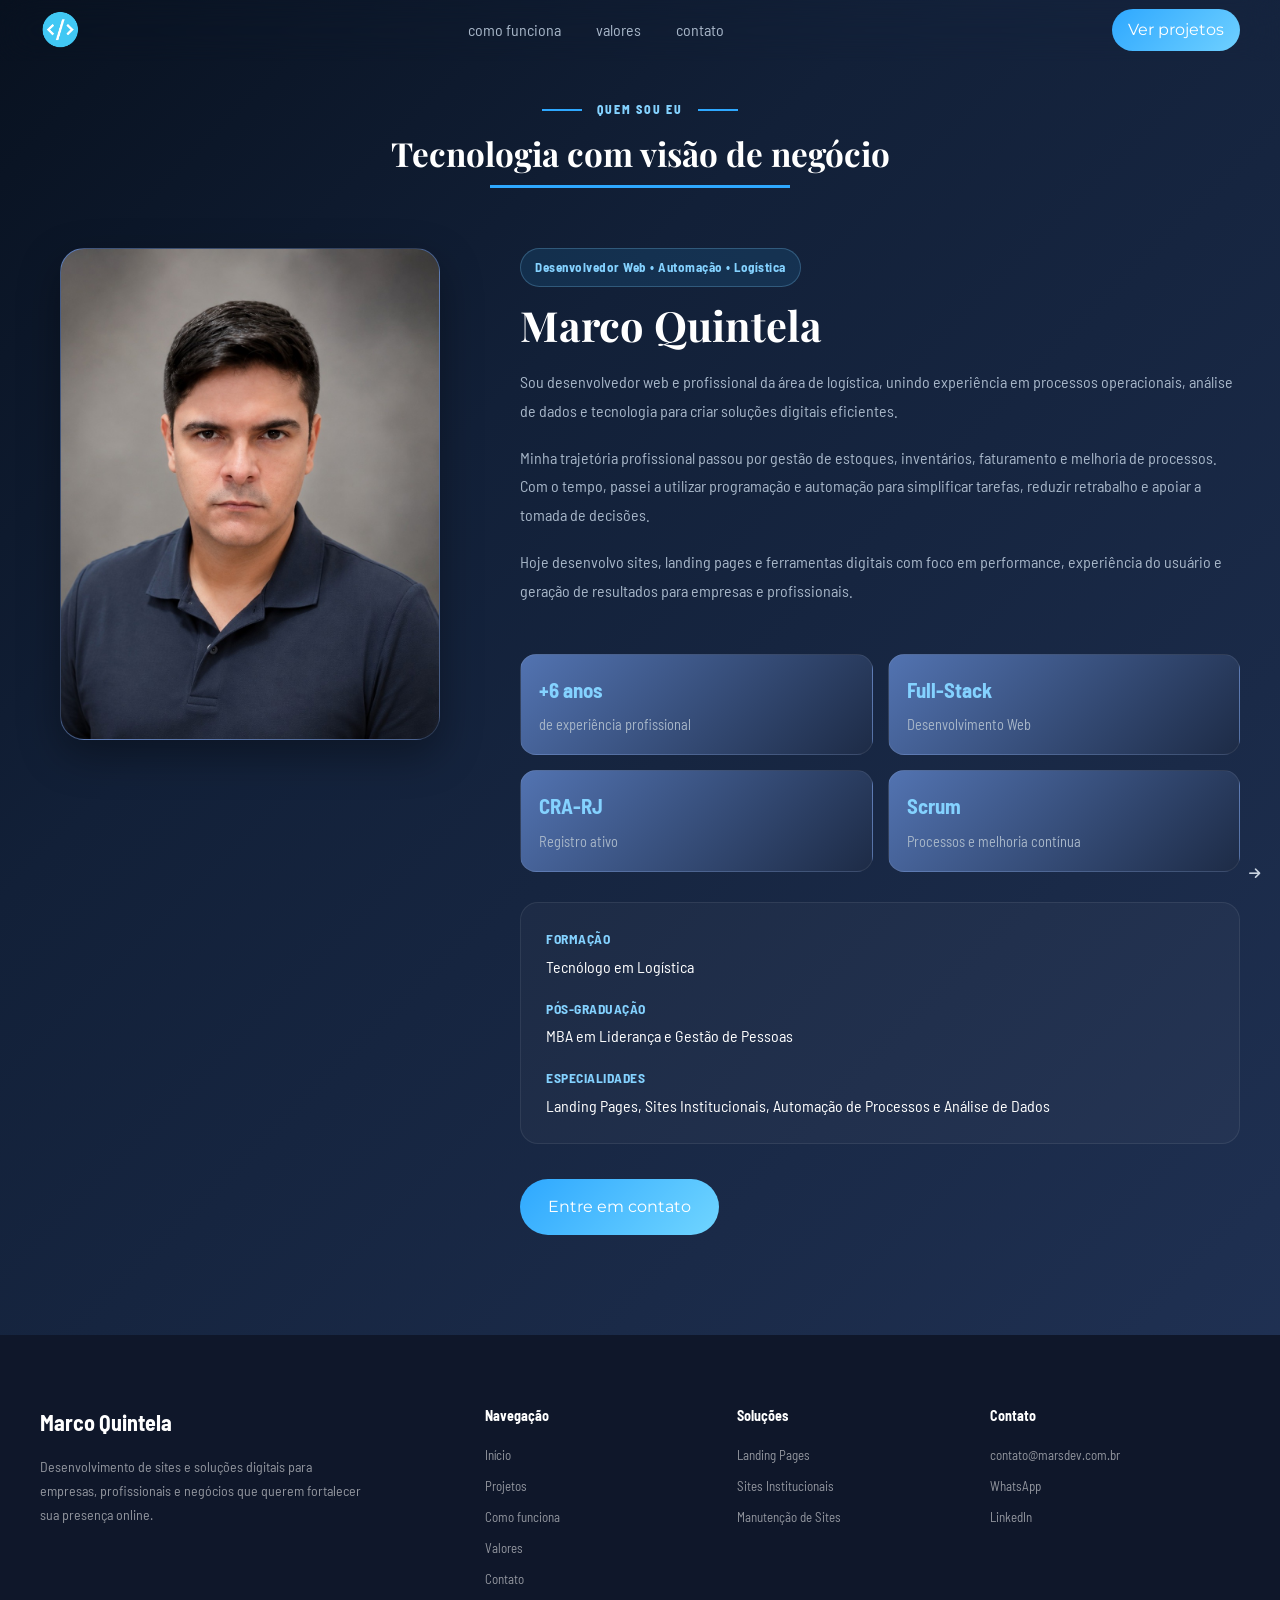
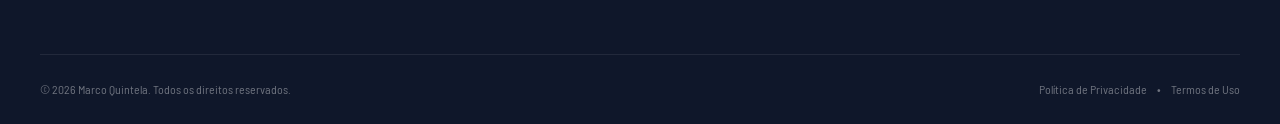
==== about.html @ 28f8aff3 "adicionando aba about" ====
<!DOCTYPE html>
<html lang="pt-BR">

<head>
    <meta charset="UTF-8">
    <meta name="viewport" content="width=device-width, initial-scale=1">
    <title>
        Marco Quintela | Desenvolvimento Web e Automação de Processos
    </title>
    <meta name="description"
        content="Criação de sites, landing pages e automação de processos. Soluções digitais para empresas e profissionais.">
    <link rel="preconnect" href="https://fonts.googleapis.com">
    <link rel="preconnect" href="https://fonts.gstatic.com" crossorigin>
    <link
        href="https://fonts.googleapis.com/css2?family=Barlow+Semi+Condensed:wght@400;500&family=Montserrat:wght@500&family=Playfair+Display:wght@800&display=swap"
        rel="stylesheet">
    <link rel="stylesheet" href="./assets/css/style.css">
    <link rel="stylesheet" href="https://cdnjs.cloudflare.com/ajax/libs/font-awesome/6.5.2/css/all.min.css">
    <!-- Google tag (gtag.js) -->
    <script async src="https://www.googletagmanager.com/gtag/js?id=AW-10942914304"></script>
    <script>
        window.dataLayer = window.dataLayer || [];
        function gtag() {dataLayer.push(arguments);}
        gtag('js', new Date());

        // Google Ads
        gtag('config', 'AW-10942914304');

        // Google Analytics 4
        gtag('config', 'G-H9WVT78905');
    </script>
</head>

<body>

    <!-- HEADER -->
    <header class="header">

        <div class="container header-container">

            <a href="./index.html" class="logo">
                <img src="assets/img/logo.png" alt="Logo">
            </a>

            <nav class="nav">

                <ul class="nav-list">
                    <li><a href="./index.html#como-funciona">como funciona</a></li>
                    <li><a href="./index.html#valores">valores</a></li>
                    <li><a href="./index.html#contato">contato</a></li>
                </ul>

            </nav>

            <a href="#projetos" class="header-action">
                Ver projetos
            </a>

        </div>

    </header>

    <main>

        <!-- QUEM SOU EU -->
        <section id="quem-sou-eu" class="about">

            <div class="section-eyebrow">
                <span class="eyebrow-line"></span>
                <span>QUEM SOU EU</span>
                <span class="eyebrow-line"></span>
            </div>

            <div class="container">

                <h2 class="section-title">
                    Tecnologia com visão de negócio
                </h2>

                <div class="about-content">

                    <!-- FOTO -->
                    <div class="about-photo">

                        <div class="about-photo-wrapper">
                            <img src="assets/img/profile/marco.jpeg" alt="Marco Quintela">
                        </div>

                    </div>

                    <!-- TEXTO -->
                    <div class="about-info">

                        <span class="about-tag">
                            Desenvolvedor Web • Automação • Logística
                        </span>

                        <h3 class="about-name">
                            Marco Quintela
                        </h3>

                        <p class="about-description">
                            Sou desenvolvedor web e profissional da área de logística,
                            unindo experiência em processos operacionais, análise de
                            dados e tecnologia para criar soluções digitais eficientes.
                        </p>

                        <p class="about-description">
                            Minha trajetória profissional passou por gestão de estoques,
                            inventários, faturamento e melhoria de processos. Com o
                            tempo, passei a utilizar programação e automação para
                            simplificar tarefas, reduzir retrabalho e apoiar a tomada
                            de decisões.
                        </p>

                        <p class="about-description">
                            Hoje desenvolvo sites, landing pages e ferramentas digitais
                            com foco em performance, experiência do usuário e geração
                            de resultados para empresas e profissionais.
                        </p>

                        <!-- DESTAQUES -->
                        <div class="about-highlights">

                            <div class="about-highlight">
                                <strong>+6 anos</strong>
                                <span>de experiência profissional</span>
                            </div>

                            <div class="about-highlight">
                                <strong>Full-Stack</strong>
                                <span>Desenvolvimento Web</span>
                            </div>

                            <div class="about-highlight">
                                <strong>CRA-RJ</strong>
                                <span>Registro ativo</span>
                            </div>

                            <div class="about-highlight">
                                <strong>Scrum</strong>
                                <span>Processos e melhoria contínua</span>
                            </div>

                        </div>

                        <!-- RESUMO CURRICULAR -->
                        <div class="about-resume">

                            <div class="resume-item">
                                <span class="resume-label">
                                    Formação
                                </span>

                                <p>
                                    Tecnólogo em Logística
                                </p>
                            </div>

                            <div class="resume-item">
                                <span class="resume-label">
                                    Pós-graduação
                                </span>

                                <p>
                                    MBA em Liderança e Gestão de Pessoas
                                </p>
                            </div>

                            <div class="resume-item">
                                <span class="resume-label">
                                    Especialidades
                                </span>

                                <p>
                                    Landing Pages, Sites Institucionais,
                                    Automação de Processos e Análise de Dados
                                </p>
                            </div>

                        </div>
                        <a href="https://wa.me/5521984741591?text=Olá%20Marco!%20Encontrei%20seu%20portfólio%20e%20gostaria%20de%20conversar%20sobre%20a%20criação%20de%20um%20site%20para%20o%20meu%20negócio.%20Pode%20me%20explicar%20como%20funciona%20o%20processo%20e%20me%20apresentar%20a%20melhor%20solução%20para%20o%20meu%20caso?"
                             target="_blank" rel="noopener noreferrer">
                            <div class="btn btn--primary">
                                <p>Entre em contato</p>
                            </div>

                            <i class="fa-solid fa-arrow-right contact-arrow"></i>

                        </a>

                    </div>

                </div>

            </div>

        </section>

    </main>

    <!-- FOOTER -->
    <footer class="footer">

        <div class="container">

            <div class="footer-main">

                <!-- Marca -->
                <div class="footer-brand">

                    <h3>Marco Quintela</h3>

                    <p>
                        Desenvolvimento de sites e soluções digitais
                        para empresas, profissionais e negócios que querem
                        fortalecer sua presença online.
                    </p>

                </div>


                <!-- Navegação -->
                <div class="footer-column">

                    <h4>Navegação</h4>

                    <a href="./about.html">Início</a>
                    <a href="./index.html#projetos">Projetos</a>
                    <a href="./index.html#como-funciona">Como funciona</a>
                    <a href="./index.html#valores">Valores</a>
                    <a href="./index.html#contato">Contato</a>

                </div>


                <!-- Serviços -->
                <div class="footer-column">

                    <h4>Soluções</h4>

                    <a href="#valores">Landing Pages</a>
                    <a href="#valores">Sites Institucionais</a>
                    <a href="#valores">Manutenção de Sites</a>

                </div>


                <!-- Contato -->
                <div class="footer-column">

                    <h4>Contato</h4>

                    <a href="mailto:contato@marsdev.com.br">
                        contato@marsdev.com.br
                    </a>

                    <a href="https://wa.me/5521984741591" target="_blank" rel="noopener noreferrer">
                        WhatsApp
                    </a>

                    <a href="https://www.linkedin.com/in/marcoquintela/" target="_blank" rel="noopener noreferrer">
                        LinkedIn
                    </a>

                </div>

            </div>


            <div class="footer-bottom">

                <span>
                    © 2026 Marco Quintela. Todos os direitos reservados.
                </span>

                <div class="footer-legal">

                    <a href="./politica-de-privacidade.html">
                        Política de Privacidade
                    </a>

                    <span>•</span>

                    <a href="#">
                        Termos de Uso
                    </a>

                </div>

            </div>

        </div>

    </footer>

</body>
<script src="./assets/js/header.js"></script>
<script src="./assets/js/carousel.js"></script>
<script src="./assets/js/wppcontact.js"></script>

</html>
---- assets/css/style.css ----
/* ========================================
   RESET BÁSICO
======================================== */

* {
    margin: 0;
    padding: 0;
    box-sizing: border-box;
}

html {
    scroll-behavior: smooth;
}

body {
    background: linear-gradient(135deg,
            var(--bg) 0%,
            var(--surface) 30%,
            var(--surface-light) 100%);

    color: #ffffff;
    font-family: "Barlow Semi Condensed", sans-serif;
    line-height: 1.6;
    overflow-x: hidden;
}

/* VARIÁVEIS */

:root {

    --primary: #2ea8ff;
    --primary-light: #84d2ff;

    --bg: #08111f;
    --surface: #122038;
    --surface-light: #223458;

    --surface-contrast: #1d2b46;
    --surface-contrast-light: #5273b1;

    --text: #ffffff;
    --text-secondary: #a7b6c8;

    --border: rgba(255, 255, 255, .08);

    --shadow:
        0 15px 40px rgba(0, 0, 0, .35);

    --radius: 18px;
    --transition: .3s ease;
}

/* PADRÕES DE CONSTRUÇÃO */

/* CONTAINER */

.container {
    width: min(1200px, calc(100% - 40px));
    margin: 0 auto;
}

/* EYEBROW DAS SEÇÕES */

.section-eyebrow {
    display: flex;
    align-items: center;
    justify-content: center;
    gap: 15px;

    color: var(--primary-light);

    font-size: 12px;
    font-weight: 800;

    letter-spacing: 2px;

    margin-bottom: 18px;
}

.eyebrow-line {
    width: 40px;
    height: 2px;
    background: var(--primary);
}

/* TITULO E TEXTO DE SECÃO */

.section-title {

    font-family: "Playfair Display", serif;
    font-size: clamp(1.5rem, 2.6vw, 2.1rem);
    line-height: clamp(1.5rem, 2.6vw, 2.1rem);

    text-align: center;

    margin-bottom: 1.5rem;

    position: relative;

}

.section-title::after {

    content: "";

    width: 300px;
    height: 3px;

    background: var(--primary);

    display: block;

    margin: 15px auto 0;
}

.container-text {
    width: 90%;
    margin: 1rem;
    text-align: center;
}

/* HEADER */

.header {

    position: fixed;

    top: 0;
    left: 0;

    width: 100%;

    z-index: 1000;

    backdrop-filter: blur(18px);

    background: rgba(8, 17, 31, .75);

    border-bottom: 1px solid var(--border);
}

.header-container {

    height: 60px;

    display: flex;
    align-items: center;
    justify-content: space-between;
}

.header-container a {
    display: flex;
    align-items: center;
}

.logo img {
    height: 40px;
}

.nav-list {

    display: flex;
    align-items: center;

    list-style: none;

    gap: 35px;
}

.nav-list a {

    text-decoration: none;

    color: var(--text-secondary);

    transition: var(--transition);
}

.nav-list a:hover {
    color: var(--primary-light);
}

.header-action {

    text-decoration: none;

    color: white;

    font-family: "Montserrat", sans-serif;

    background: linear-gradient(135deg,
            var(--primary),
            #6fd0ff);

    padding: 8px 16px;

    border-radius: 999px;

    transition: var(--transition);
}

.header-action:hover {

    transform: translateY(-1px);

    box-shadow:
        0 0 20px rgba(46, 168, 255, .4);
}

/* Estado inicial */

.header {

    background: transparent;

    border-bottom: 1px solid transparent;

    transition:
        background .4s ease,
        backdrop-filter .4s ease,
        border-color .4s ease,
        box-shadow .4s ease;
}

/* Após rolar */

.header--active {

    background: rgba(8, 17, 31, .85);

    backdrop-filter: blur(18px);

    border-bottom: 1px solid rgba(255, 255, 255, .08);

    box-shadow:
        0 10px 30px rgba(0, 0, 0, .25);
}

/* HERO */

.hero {

    position: relative;

    min-height: 85vh;

    display: flex;
    align-items: center;

    overflow: hidden;
}

/* IMAGEM */

.hero-background {

    position: absolute;

    inset: 0;

    z-index: 0;
}

.hero-background img {

    width: 100%;
    height: 100%;

    object-fit: cover;

    object-position: center;
}

/* CAMADA SOBRE A IMAGEM */

.hero-overlay {

    position: absolute;

    inset: 0;

    z-index: 1;

    background:
        linear-gradient(90deg,
            rgba(5, 15, 28, .92) 0%,
            rgba(5, 15, 28, .75) 40%,
            rgba(5, 15, 28, .35) 70%,
            rgba(5, 15, 28, .15) 100%);
}

/* CONTEÚDO */

.hero-container {

    padding-top: 35px;

    position: relative;

    z-index: 2;

    margin: 0 auto;

    display: flex;
    align-items: center;
}

.hero-content {

    max-width: 700px;
}

/* TAG */

.hero-tag {

    display: inline-block;

    padding: 9px 18px;

    margin-bottom: 25px;

    border-radius: 999px;

    background: rgba(46, 168, 255, .12);

    border: 1px solid rgba(132, 210, 255, .35);

    color: var(--primary-light);

    font-family: "Montserrat", sans-serif;

    font-size: .85rem;

    letter-spacing: .5px;

    backdrop-filter: blur(10px);
}

/* TÍTULO */

.hero-title {

    font-family: "Playfair Display", serif;

    font-size: 4rem;

    line-height: 1;

    letter-spacing: -2px;

    margin-bottom: 30px;

    color: #ffffff;
}

.hero-title span {

    display: block;

    color: var(--primary-light);

}

/* TEXTO */

.hero-text {

    max-width: 600px;

    margin-bottom: 40px;

    color: #d5e0ed;

    font-size: 1.25rem;

    line-height: 1.7;
}

/* BOTÕES */

.hero-buttons {

    display: flex;

    gap: 18px;
}

.btn {

    display: inline-flex;
    align-items: center;
    justify-content: center;

    text-decoration: none;

    padding: 15px 28px;

    border-radius: 999px;

    font-family: "Montserrat", sans-serif;

    transition: var(--transition);
}

.btn--primary {

    background: linear-gradient(135deg,
            var(--primary),
            #70d5ff);

    color: white;
}

.btn--primary:hover {

    transform: translateY(-2px);

    box-shadow:
        0 0 30px rgba(46, 168, 255, .45);
}

.btn--secondary {

    border: 1px solid rgba(255, 255, 255, .15);

    color: white;
}

.btn--secondary:hover {

    background: rgba(255, 255, 255, .05);
}

.hero-visual {

    background-image: url('assets/img/foto2');

    height: 500px;

    border-radius: 30px;

    background:
        linear-gradient(135deg,
            rgba(46, 168, 255, .2),
            rgba(255, 255, 255, .05));

    border: 1px solid rgba(255, 255, 255, .08);

    backdrop-filter: blur(20px);
}

.hero-visual img {
    height: 100%;
}

/* ========================================
   SEÇÕES
======================================== */

section {
    scroll-margin-top: 20px;
    padding: 30px 0;
}

/* ========================================
   CARDS
======================================== */

.competencias-grid,
.formacoes-grid,
.contato-cards {

    display: grid;

    grid-template-columns:
        repeat(auto-fit, minmax(260px, 1fr));

    gap: 25px;
}

.card,
.formation-card,
.contact-card {

    background: linear-gradient(135deg,
            var(--surface-contrast-light),
            var(--surface-contrast));

    border: 1px solid var(--border);

    border-radius: var(--radius);

    padding: 1rem;

    transition: var(--transition);

    box-shadow: var(--shadow);
}

.card:hover,
.formation-card:hover,
.contact-card:hover {

    transform: translateY(-8px);

    border-color:
        rgba(46, 168, 255, .35);
}

.contact-card img {
    height: 50px;
}

.contact-card .title {
    gap: 10px;
    display: flex;
    flex-direction: row;
    align-items: center;
    justify-content: left;
}

.card h3,
.formation-card h3,
.contact-card h3 {

    font-family: "Montserrat", sans-serif;

    color: var(--primary-light);
}

.card p,
.formation-card p,
.contact-card p {

    color: var(--text-secondary);
}

.contact-card {

    text-decoration: none;
}

.como-funciona {
    background-color: var(--surface-contrast);
    padding: 100px 0;
}

/* =========================
   PROCESSO
========================= */

.process {
    width: min(700px, 100%);
    margin: 60px auto 0;
}

.process-step {
    display: grid;
    grid-template-columns: 70px 1fr;
    align-items: center;
    gap: 25px;
}

/* =========================
   ÍCONE
========================= */

.process-icon {
    width: 70px;
    height: 70px;

    display: flex;
    align-items: center;
    justify-content: center;

    border-radius: 50%;

    background: var(--primary);
    color: #fff;

    font-size: 24px;

    box-shadow:
        0 0 0 8px rgba(46, 168, 255, .08),
        0 8px 25px rgba(46, 168, 255, .20);

    position: relative;
    z-index: 2;
}

/* =========================
   CONTEÚDO
========================= */

.process-content {
    padding: 5px 0;
}

.process-label {
    display: block;

    margin-bottom: 6px;

    color: var(--primary-light);

    font-size: 18px;
    font-weight: 700;

    text-transform: uppercase;
    letter-spacing: .5px;
}

.process-content p {
    margin: 0;

    max-width: 520px;

    color: var(--text);

    font-size: 15px;
    line-height: 1.6;
}

/* =========================
   TRILHA
========================= */

.process-line {
    width: 3px;
    height: 55px;

    margin-left: 33px;

    background: linear-gradient(to bottom,
            var(--primary),
            rgba(46, 168, 255, .15));

    border-radius: 10px;
}

/* =========================
   VALORES
========================= */

.valores {
    padding: 100px 0;
    background: var(--surface-light);
}

.section-description {
    max-width: 650px;

    margin: 20px auto 0;

    text-align: center;

    color: var(--text);

    line-height: 1.7;
}


/* =========================
   GRID
========================= */

.pricing-grid {
    display: grid;

    grid-template-columns:
        repeat(3, 1fr);

    gap: 25px;

    max-width: 1100px;

    margin: 60px auto 0;

    align-items: stretch;
}


/* =========================
   CARD
========================= */

.pricing-card {
    position: relative;

    display: flex;
    flex-direction: column;

    padding: 35px 30px;

    border-radius: 20px;

    background: #fff;

    border: 1px solid rgba(15, 23, 42, .08);

    box-shadow:
        0 10px 35px rgba(15, 23, 42, .06);

    transition:
        transform .3s ease,
        box-shadow .3s ease;
}

.pricing-card:hover {
    transform: translateY(-6px);

    box-shadow:
        0 20px 45px rgba(15, 23, 42, .12);
}


/* =========================
   CARD DESTACADO
========================= */

.pricing-card.featured {
    border: 2px solid var(--primary);

    box-shadow:
        0 15px 45px rgba(46, 168, 255, .15);
}

.pricing-popular {
    position: absolute;

    top: -13px;
    left: 50%;

    transform: translateX(-50%);

    padding: 5px 15px;

    border-radius: 20px;

    background: var(--primary);

    color: #fff;

    font-size: 11px;
    font-weight: 700;

    white-space: nowrap;
}


/* =========================
   HEADER DE VALORES
========================= */

.pricing-tag {
    display: inline-block;

    margin-bottom: 10px;

    color: var(--primary);

    font-size: 11px;
    font-weight: 700;

    letter-spacing: 1px;
}

.pricing-header h3 {
    margin: 0 0 10px;

    color: #0f172a;

    font-size: 23px;
}

.pricing-header p {
    margin: 0;

    color: #64748b;

    font-size: 14px;

    line-height: 1.6;
}


/* =========================
   PREÇO
========================= */

.pricing-price {
    display: flex;
    align-items: baseline;

    gap: 4px;

    margin: 30px 0;
}

.pricing-currency {
    font-size: 18px;
    font-weight: 600;

    color: #334155;
}

.pricing-price strong {
    font-size: 48px;

    line-height: 1;

    color: #0f172a;
}

.pricing-period {
    margin-left: 5px;

    color: #64748b;

    font-size: 12px;
}


/* =========================
   LISTA
========================= */

.pricing-list {
    display: flex;
    flex-direction: column;

    gap: 14px;

    margin: 0;
    padding: 0;

    list-style: none;
}

.pricing-list li {
    display: flex;
    align-items: flex-start;

    gap: 10px;

    color: #475569;

    font-size: 14px;

    line-height: 1.4;
}

.pricing-list i {
    margin-top: 3px;

    color: var(--primary);

    font-size: 13px;
}


/* =========================
   BOTÃO
========================= */

.pricing-button {
    display: flex;
    align-items: center;
    justify-content: center;

    width: 100%;

    margin-top: auto;
    padding: 14px 20px;

    border-radius: 10px;

    background: #0f172a;

    color: #fff;

    text-decoration: none;

    font-size: 14px;
    font-weight: 600;

    transition:
        background .3s ease,
        transform .3s ease;
}

.pricing-button:hover {
    background: var(--primary);

    transform: translateY(-2px);
}

.pricing-card.featured .pricing-button {
    background: var(--primary);
}

.pricing-card.featured .pricing-button:hover {
    background: #0f172a;
}


/* =========================
   MOBILE
========================= */

@media (max-width: 850px) {

    .pricing-grid {
        grid-template-columns: 1fr;

        max-width: 500px;

        gap: 25px;
    }

    .pricing-card {
        padding: 30px 25px;
    }

}

/* ========================================
   CARROSSEL
======================================== */

.carousel {
    margin-top: 2rem;
    position: relative;
}

.carousel-track {

    display: flex;

    gap: 30px;

    overflow-x: auto;

    scroll-behavior: smooth;

    padding: 2.5rem;
}

.carousel-track::-webkit-scrollbar {
    display: none;
}

.carousel-dots {

    display: flex;
    justify-content: center;
    align-items: center;

    gap: 12px;

    margin-top: 30px;
}

.dot {

    width: 12px;
    height: 12px;

    border-radius: 50%;

    border: none;

    cursor: pointer;

    background: rgba(255, 255, 255, .25);

    transition: all .3s ease;
}

.dot:hover {

    background: rgba(255, 255, 255, .5);
}

.dot.active {

    width: 30px;

    border-radius: 999px;

    background: var(--primary);

    box-shadow:
        0 0 10px rgba(46, 168, 255, .5);
}

.phone-card {
    position: relative;

    width: 250px;
    height: 450px;

    border-radius: 24px;
    border: 8px solid #07010a;

    background: #000;

    overflow: hidden;

    flex-shrink: 0;

    /* Define quais propriedades vão animar e o tempo (0.3 segundos) */
    transition: transform 0.3s ease, box-shadow 0.3s ease;
}

.phone-card:hover {
    -webkit-box-shadow: 0px 0px 30px 20px rgba(102, 0, 255, 0.5);
    transform: translateY(-10px);
}

/* Área que realmente rola */
.phone-screen {
    width: 100%;
    height: 100%;

    overflow-y: auto;
    overflow-x: hidden;

    scrollbar-width: none;
}

.phone-screen-image img {
    width: 100%;
}

/* Chrome / Edge */
.phone-screen::-webkit-scrollbar {
    width: 8px;
}

.phone-screen::-webkit-scrollbar-track {
    background: transparent;
}

.phone-screen::-webkit-scrollbar-thumb {
    background: rgba(255, 255, 255, 0.35);
    border-radius: 20px;
}

.phone-screen:hover::-webkit-scrollbar-thumb {
    background: rgba(255, 255, 255, 0.65);
}

/* Câmera */
.phone-camera {
    position: absolute;

    z-index: 10;

    top: 10px;
    left: 50%;
    transform: translateX(-50%);

    width: 75px;
    height: 22px;

    background: #050505;

    border-radius: 20px;

    box-shadow:
        0 1px 4px rgba(0, 0, 0, 0.5),
        inset 0 0 3px rgba(255, 255, 255, 0.08);

    pointer-events: none;
}

/* Lente */
.phone-camera::after {
    content: "";

    position: absolute;

    width: 8px;
    height: 8px;

    top: 7px;
    right: 12px;

    border-radius: 50%;

    background: #111827;

    box-shadow:
        inset 0 0 3px rgba(255, 255, 255, 0.2);
}

.carousel-btn {

    position: absolute;

    top: 50%;

    transform: translateY(-50%);

    width: 55px;
    height: 55px;

    border-radius: 50%;

    border: none;

    cursor: pointer;

    background: rgba(255, 255, 255, .08);

    color: white;

    backdrop-filter: blur(15px);

    z-index: 5;
}

.prev {
    left: -25px;
}

.next {
    right: -25px;
}

/* =========================
   CTA FINAL
========================= */

.cta-final {
    padding: 100px 0;

    background:
        radial-gradient(circle at 50% 0%,
            var(--surface-contrast-light),
            transparent 55%),
        var(--bg);

    color: #fff;
}

.cta-content {
    max-width: 750px;

    margin: 0 auto;

    text-align: center;
}


/* =========================
   EYEBROW
========================= */

.cta-eyebrow {
    display: inline-block;

    margin-bottom: 18px;

    color: var(--primary);

    font-size: 12px;
    font-weight: 700;

    letter-spacing: 1.5px;
}


/* =========================
   TÍTULO
========================= */

.cta-content h2 {
    margin: 0;

    font-size: clamp(34px, 5vw, 56px);

    line-height: 1.1;

    letter-spacing: -1.5px;
}

.cta-content p {
    max-width: 600px;

    margin: 20px auto 30px;

    color: rgba(255, 255, 255, .7);

    font-size: 16px;

    line-height: 1.7;
}


/* =========================
   BOTÃO
========================= */

.cta-button {
    display: inline-flex;
    align-items: center;
    justify-content: center;

    gap: 10px;

    padding: 15px 25px;

    border-radius: 10px;

    background: var(--primary);

    color: #fff;

    text-decoration: none;

    font-size: 15px;
    font-weight: 700;

    box-shadow:
        0 10px 30px rgba(46, 168, 255, .25);

    transition:
        transform .3s ease,
        box-shadow .3s ease;
}

.cta-button:hover {
    transform: translateY(-3px);

    box-shadow:
        0 15px 35px rgba(46, 168, 255, .35);
}

.cta-button i {
    font-size: 13px;

    transition: transform .3s ease;
}

.cta-button:hover i {
    transform: translateX(4px);
}


/* =========================
   BADGES
========================= */

.cta-badges {
    display: grid;

    grid-template-columns:
        repeat(3, 1fr);

    max-width: 850px;

    margin: 65px auto 0;

    border-top:
        1px solid rgba(255, 255, 255, .1);

    padding-top: 35px;
}

.cta-badge {
    display: flex;

    align-items: center;
    justify-content: center;

    gap: 14px;

    padding: 0 25px;
}

.cta-badge+.cta-badge {
    border-left:
        1px solid rgba(255, 255, 255, .1);
}


/* =========================
   ÍCONE
========================= */

.cta-badge-icon {
    width: 45px;
    height: 45px;

    flex-shrink: 0;

    display: flex;
    align-items: center;
    justify-content: center;

    border-radius: 12px;

    background: rgba(46, 168, 255, .12);

    color: var(--primary);

    font-size: 18px;
}


/* =========================
   TEXTO
========================= */

.cta-badge div:last-child {
    display: flex;
    flex-direction: column;

    text-align: left;
}

.cta-badge strong {
    color: #fff;

    font-size: 14px;
}

.cta-badge span {
    margin-top: 3px;

    color: rgba(255, 255, 255, .5);

    font-size: 12px;
}

/* =========================
   CONTATO
========================= */

.contato {
    padding: 100px 0;
    background: var(--text);
}

.contato-header {
    max-width: 650px;
    margin: 0 auto 55px;
    text-align: center;
}

.contato-header .section-title {
    margin-bottom: 15px;
    color: var(--bg);
}

.contato-header p {
    margin: 0;
    color: #64748b;
    font-size: 16px;
    line-height: 1.7;
}


/* =========================
   CARDS
========================= */

.contato-cards {
    display: grid;
    grid-template-columns: repeat(3, 1fr);
    gap: 20px;
    max-width: 1000px;
    margin: 0 auto;
}

.contact-card {
    position: relative;

    display: flex;
    align-items: center;
    gap: 18px;

    min-height: 150px;
    padding: 25px;

    background: #fff;
    border: 1px solid #e2e8f0;
    border-radius: 16px;

    color: #0f172a;
    text-decoration: none;

    transition:
        transform .3s ease,
        border-color .3s ease,
        box-shadow .3s ease;
}

.contact-card:hover {
    transform: translateY(-5px);
    border-color: rgba(46, 168, 255, .35);
    box-shadow: 0 15px 35px rgba(15, 23, 42, .08);
}


/* =========================
   ÍCONE
========================= */

.contact-icon {
    width: 52px;
    height: 52px;

    flex-shrink: 0;

    display: flex;
    align-items: center;
    justify-content: center;

    border-radius: 14px;
    background: #f1f5f9;
}

.contact-icon img {
    width: 28px;
    height: 28px;
    object-fit: contain;
}


/* =========================
   TEXTO
========================= */

.contact-info {
    display: flex;
    flex-direction: column;

    min-width: 0;
}

.contact-info span {
    margin-bottom: 3px;

    color: var(--primary);
    font-size: 11px;
    font-weight: 700;
    letter-spacing: .8px;
    text-transform: uppercase;
}

.contact-info h3 {
    margin: 0 0 5px;

    font-size: 18px;
    font-weight: 700;
}

.contact-info p {
    margin: 0;

    color: #64748b;
    font-size: 13px;
    line-height: 1.5;
}


/* =========================
   SETA
========================= */

.contact-arrow {
    position: absolute;

    right: 20px;
    bottom: 20px;

    color: #cbd5e1;
    font-size: 13px;

    transition:
        color .3s ease,
        transform .3s ease;
}

.contact-card:hover .contact-arrow {
    color: var(--primary);
    transform: translateX(4px);
}


/* =========================
   WHATSAPP DESTAQUE
========================= */

.whatsapp-contact {
    border-color: rgba(46, 168, 255, .25);
    background:
        radial-gradient(circle at 100% 0%,
            rgba(46, 168, 255, .08),
            transparent 55%),
        #fff;
}

.footer {
    padding: 70px 0 25px;
    background: #0f172a;
    color: #fff;
}

.footer-main {
    display: grid;
    grid-template-columns: 2fr 1fr 1fr 1.3fr;
    gap: 60px;
    padding-bottom: 55px;
}


/* =========================
   MARCA
========================= */

.footer-brand h3 {
    margin: 0 0 15px;

    font-size: 22px;
    font-weight: 700;
}

.footer-brand p {
    max-width: 330px;
    margin: 0;

    color: rgba(255, 255, 255, .55);
    font-size: 14px;
    line-height: 1.7;
}


/* =========================
   COLUNAS
========================= */

.footer-column {
    display: flex;
    flex-direction: column;
    align-items: flex-start;
}

.footer-column h4 {
    margin: 0 0 18px;

    color: #fff;
    font-size: 14px;
    font-weight: 700;
}

.footer-column a {
    margin-bottom: 10px;

    color: rgba(255, 255, 255, .55);
    font-size: 13px;
    text-decoration: none;

    transition: color .25s ease;
}

.footer-column a:hover {
    color: var(--primary);
}


/* =========================
   LINHA INFERIOR
========================= */

.footer-bottom {
    display: flex;
    align-items: center;
    justify-content: space-between;

    padding-top: 25px;

    border-top: 1px solid rgba(255, 255, 255, .08);

    color: rgba(255, 255, 255, .4);
    font-size: 12px;
}

.footer-legal {
    display: flex;
    align-items: center;
    gap: 10px;
}

.footer-legal a {
    color: rgba(255, 255, 255, .4);
    text-decoration: none;

    transition: color .25s ease;
}

.footer-legal a:hover {
    color: var(--primary);
}

/* ========================================
   QUEM SOU EU
======================================== */

.about {
    padding: 100px 0;
}

.about-content {
    display: grid;
    grid-template-columns: 420px 1fr;
    gap: 60px;
    align-items: flex-start;

    margin-top: 60px;
}

/* FOTO */

.about-photo {
    display: flex;
    justify-content: center;
}

.about-photo-wrapper {
    width: 100%;
    max-width: 380px;

    overflow: hidden;

    border-radius: 24px;

    background:
        linear-gradient(
            135deg,
            var(--surface-contrast-light),
            var(--surface-contrast)
        );

    border: 1px solid var(--border);

    box-shadow: var(--shadow);
}

.about-photo-wrapper img {
    display: block;

    width: 100%;
    height: 100%;

    object-fit: cover;
}

/* CONTEÚDO */

.about-info {
    display: flex;
    flex-direction: column;
    align-items: flex-start;
}

.about-tag {
    display: inline-block;

    margin-bottom: 15px;

    padding: 8px 14px;

    border-radius: 999px;

    background: rgba(46, 168, 255, .12);

    border: 1px solid rgba(132, 210, 255, .25);

    color: var(--primary-light);

    font-size: 13px;
    font-weight: 700;

    letter-spacing: .5px;
}

.about-name {
    font-family: "Playfair Display", serif;

    font-size: 2.6rem;

    line-height: 1.1;

    margin-bottom: 20px;
}

.about-description {
    margin-bottom: 18px;

    color: var(--text-secondary);

    font-size: 1rem;

    line-height: 1.8;
}

/* DESTAQUES */

.about-highlights {
    display: grid;

    grid-template-columns: repeat(2, 1fr);

    gap: 15px;

    width: 100%;

    margin: 30px 0;
}

.about-highlight {
    padding: 18px;

    border-radius: 16px;

    background:
        linear-gradient(
            135deg,
            var(--surface-contrast-light),
            var(--surface-contrast)
        );

    border: 1px solid var(--border);
}

.about-highlight strong {
    display: block;

    margin-bottom: 5px;

    color: var(--primary-light);

    font-size: 1.3rem;
}

.about-highlight span {
    color: var(--text-secondary);

    font-size: .9rem;
}

/* CURRÍCULO */

.about-resume {
    width: 100%;

    margin-bottom: 35px;

    padding: 25px;

    border-radius: 18px;

    background:
        rgba(255,255,255,.03);

    border: 1px solid var(--border);
}

.resume-item + .resume-item {
    margin-top: 18px;
}

.resume-label {
    display: block;

    margin-bottom: 4px;

    color: var(--primary-light);

    font-size: .85rem;
    font-weight: 700;

    letter-spacing: .5px;

    text-transform: uppercase;
}

.resume-item p {
    color: var(--text);

    line-height: 1.6;
}

/* ========================================
   RESPONSIVO
======================================== */

@media (max-width: 992px) {

    .about-content {
        grid-template-columns: 1fr;
        gap: 40px;
    }

    .about-photo {
        order: -1;
    }

    .about-photo-wrapper {
        max-width: 320px;
    }

    .about-info {
        align-items: center;
        text-align: center;
    }

    .about-highlights {
        grid-template-columns: 1fr 1fr;
    }
}

@media (max-width: 768px) {

    .about {
        padding: 70px 0;
    }

    .about-name {
        font-size: 2rem;
    }

    .about-highlights {
        grid-template-columns: 1fr;
    }

    .about-photo-wrapper {
        max-width: 280px;
    }
}

/* ========================================
   RESPONSIVO
======================================== */

@media (max-width: 992px) {

    .hero-container {
        grid-template-columns: 1fr;
    }

    .hero-visual {
        display: none;
    }

    .footer-container {
        grid-template-columns: 1fr;
        text-align: center;
    }

    .footer-copy {
        text-align: center;
    }

    .contato {
        padding: 80px 20px;
    }

    .contato-cards {
        grid-template-columns: 1fr;
        max-width: 600px;
    }

    .contact-card {
        min-height: 120px;
    }

    .footer {
        padding: 60px 20px 25px;
    }

    .footer-main {
        grid-template-columns: 1fr 1fr;
        gap: 40px;
    }

    .footer-brand {
        grid-column: 1 / -1;
    }
}

@media (max-width: 768px) {

    .nav {
        display: none;
    }

    .header-action {
        display: none;
    }

    .hero-buttons {
        flex-direction: column;
    }

    .phone-card {
        width: 90%;
        height: 65vh;
    }


    .carousel-track {
        padding: 1rem;
    }

    .prev,
    .next {
        display: none;
    }

    .hero {
        min-height: 80vh;
    }

    .hero-overlay {

        background:
            linear-gradient(90deg,
                rgba(5, 15, 28, .92),
                rgba(5, 15, 28, .65));
    }

    .hero-title {

        font-size: 2.5rem;

        letter-spacing: -1px;
    }

    .hero-text {

        font-size: 1.1rem;
    }

    .hero-buttons {

        flex-direction: column;

        align-items: flex-start;
    }

    .hero-buttons .btn {

        width: 100%;
    }

    .como-funciona {
        padding: 70px 0;
    }

    .process {
        margin-top: 40px;
    }

    .process-step {
        grid-template-columns: 55px 1fr;
        gap: 18px;
    }

    .process-icon {
        width: 55px;
        height: 55px;

        font-size: 19px;

        box-shadow:
            0 0 0 6px rgba(46, 168, 255, .08),
            0 6px 18px rgba(46, 168, 255, .18);
    }

    .process-label {
        font-size: 15px;
    }

    .process-content p {
        font-size: 14px;
    }

    .process-line {
        height: 40px;
        margin-left: 26px;
    }

    .cta-final {
        padding: 75px 20px;
    }

    .cta-content h2 {
        font-size: 36px;
    }

    .cta-content p {
        font-size: 14px;
    }

    .cta-badges {
        grid-template-columns: 1fr;

        gap: 20px;

        margin-top: 50px;
    }

    .cta-badge {
        justify-content: flex-start;

        padding: 0;
    }

    .cta-badge+.cta-badge {
        border-left: none;
    }

    .contato {
        padding: 70px 20px;
    }

    .contato-header {
        margin-bottom: 40px;
    }

    .contato-header p {
        font-size: 14px;
    }

    .contact-card {
        padding: 20px;
    }

    .footer-main {
        grid-template-columns: 1fr 1fr;
        gap: 35px 25px;
    }

    .footer-brand {
        grid-column: 1 / -1;
    }

    .footer-bottom {
        flex-direction: column;
        align-items: flex-start;
        gap: 15px;
    }

    .footer-legal {
        flex-wrap: wrap;
    }

}
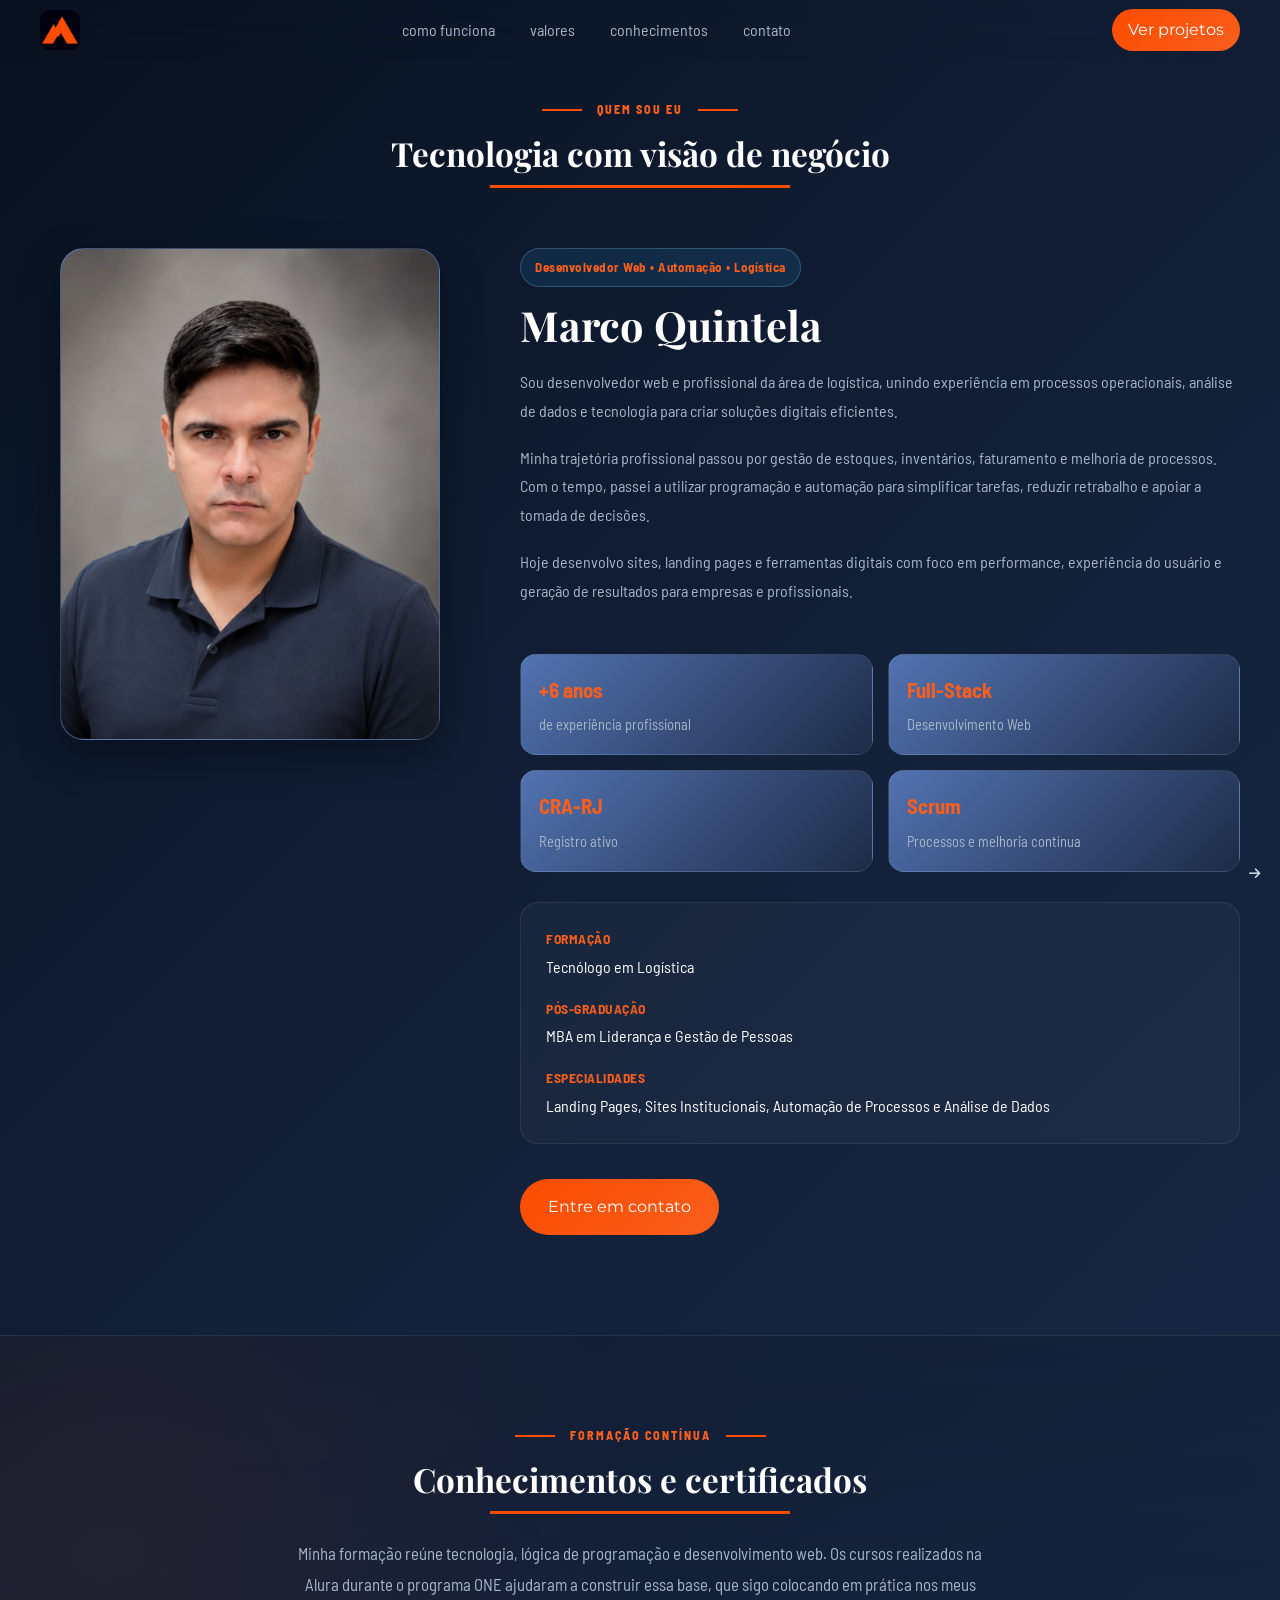
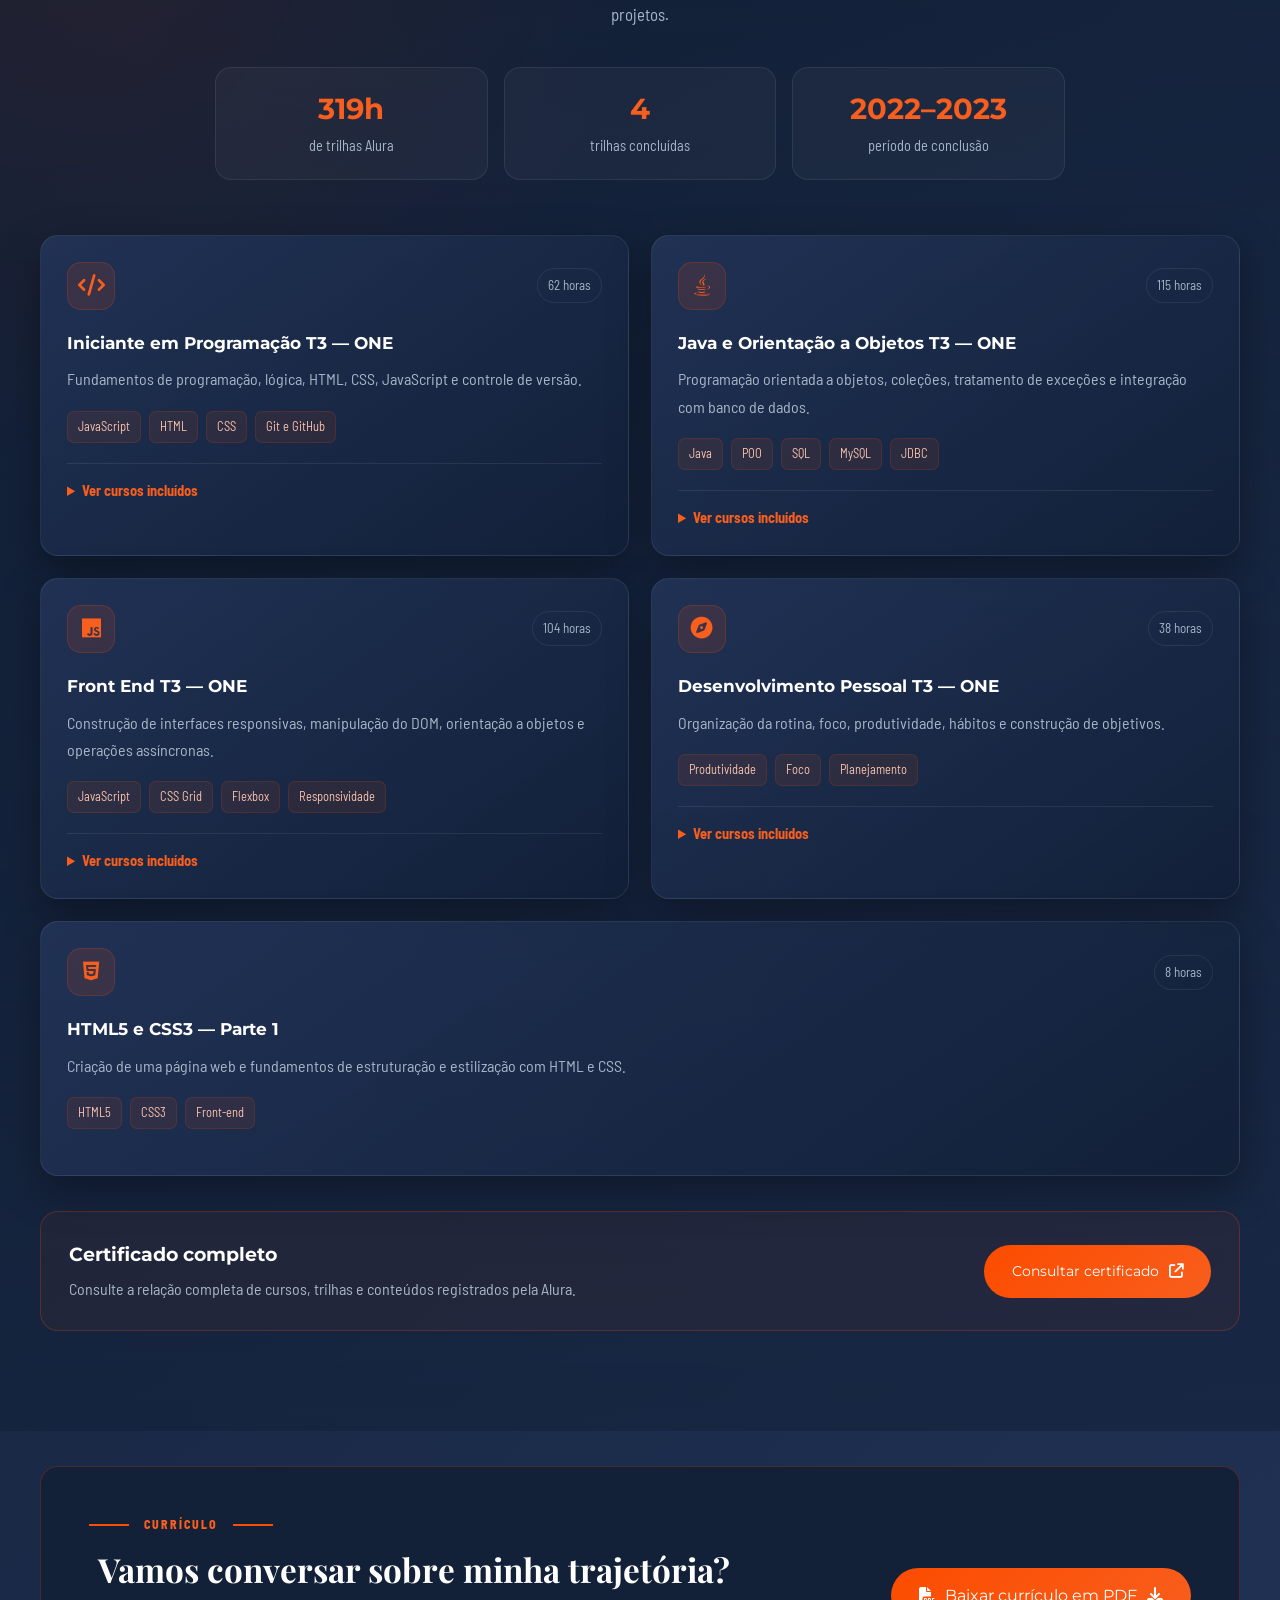
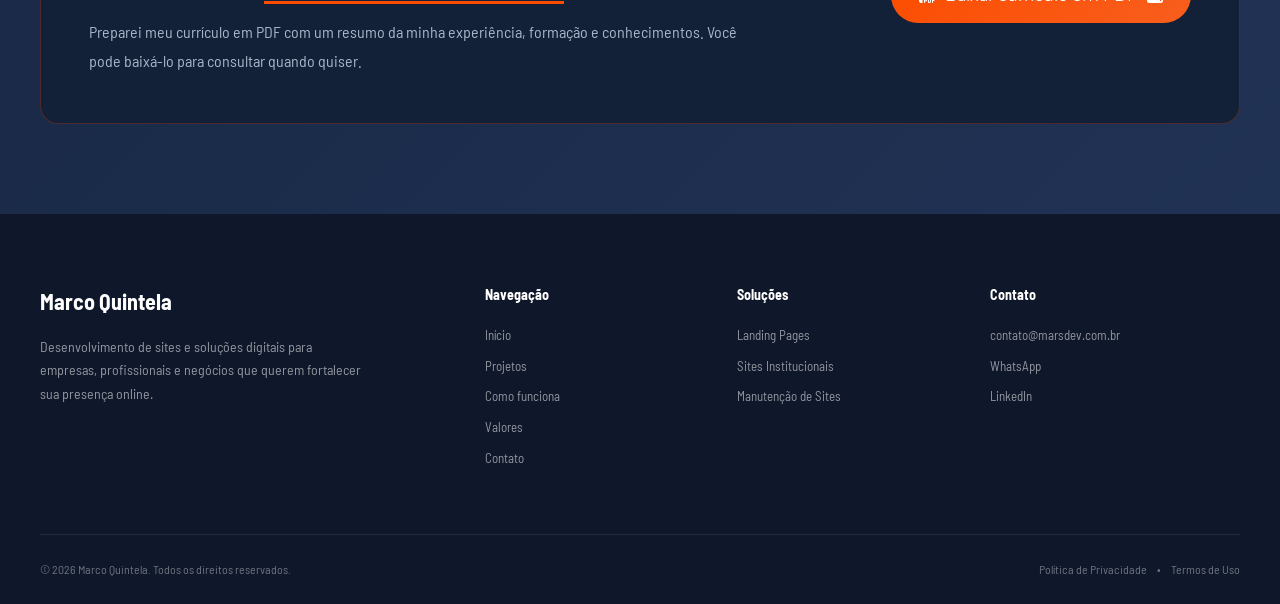
==== commit 381e7c8d: "adicionando certificados e curriculo a página about" ====
--- a/about.html
+++ b/about.html
@@ -47,12 +47,13 @@
                 <ul class="nav-list">
                     <li><a href="./index.html#como-funciona">como funciona</a></li>
                     <li><a href="./index.html#valores">valores</a></li>
+                    <li><a href="#conhecimentos">conhecimentos</a></li>
                     <li><a href="./index.html#contato">contato</a></li>
                 </ul>
 
             </nav>
 
-            <a href="#projetos" class="header-action">
+            <a href="./index.html#projetos" class="header-action">
                 Ver projetos
             </a>
 
@@ -197,6 +198,186 @@
 
         </section>
 
+        <!-- CONHECIMENTOS E CERTIFICADOS -->
+        <section id="conhecimentos" class="knowledge-section">
+            <div class="container">
+                <div class="section-eyebrow">
+                    <span class="eyebrow-line"></span>
+                    <span>FORMAÇÃO CONTÍNUA</span>
+                    <span class="eyebrow-line"></span>
+                </div>
+
+                <h2 class="section-title">Conhecimentos e certificados</h2>
+                <p class="knowledge-intro">
+                    Minha formação reúne tecnologia, lógica de programação e desenvolvimento web.
+                    Os cursos realizados na Alura durante o programa ONE ajudaram a construir essa base,
+                    que sigo colocando em prática nos meus projetos.
+                </p>
+
+                <div class="knowledge-stats">
+                    <div class="knowledge-stat">
+                        <strong>319h</strong>
+                        <span>de trilhas Alura</span>
+                    </div>
+                    <div class="knowledge-stat">
+                        <strong>4</strong>
+                        <span>trilhas concluídas</span>
+                    </div>
+                    <div class="knowledge-stat">
+                        <strong>2022–2023</strong>
+                        <span>período de conclusão</span>
+                    </div>
+                </div>
+
+                <div class="knowledge-grid">
+                    <article class="knowledge-card">
+                        <div class="knowledge-card-top">
+                            <span class="knowledge-icon"><i class="fa-solid fa-code"></i></span>
+                            <span class="knowledge-hours">62 horas</span>
+                        </div>
+                        <h3>Iniciante em Programação T3 — ONE</h3>
+                        <p>Fundamentos de programação, lógica, HTML, CSS, JavaScript e controle de versão.</p>
+                        <div class="knowledge-tags">
+                            <span>JavaScript</span><span>HTML</span><span>CSS</span><span>Git e GitHub</span>
+                        </div>
+                        <details class="course-details">
+                            <summary>Ver cursos incluídos</summary>
+                            <ul>
+                                <li>JavaScript e HTML: desenvolva um jogo e pratique lógica de programação</li>
+                                <li>JavaScript e HTML: pratique lógica com desenhos, animações e um jogo</li>
+                                <li>HTML5 e CSS3 — posicionamento, listas, navegação, formulários, tabelas e CSS avançado</li>
+                                <li>Git e GitHub: controle e compartilhe seu código</li>
+                            </ul>
+                        </details>
+                    </article>
+
+                    <article class="knowledge-card">
+                        <div class="knowledge-card-top">
+                            <span class="knowledge-icon"><i class="fa-brands fa-java"></i></span>
+                            <span class="knowledge-hours">115 horas</span>
+                        </div>
+                        <h3>Java e Orientação a Objetos T3 — ONE</h3>
+                        <p>Programação orientada a objetos, coleções, tratamento de exceções e integração com banco de dados.</p>
+                        <div class="knowledge-tags">
+                            <span>Java</span><span>POO</span><span>SQL</span><span>MySQL</span><span>JDBC</span>
+                        </div>
+                        <details class="course-details">
+                            <summary>Ver cursos incluídos</summary>
+                            <ul>
+                                <li>Java JRE e JDK: compile e execute seu programa</li>
+                                <li>Java OO: entendendo a Orientação a Objetos</li>
+                                <li>Java Polimorfismo: entenda herança e interfaces</li>
+                                <li>Java Exceções: aprenda a criar, lançar e controlar exceções</li>
+                                <li>Java e java.lang; Java e java.util</li>
+                                <li>Java Collections: dominando listas, sets e mapas</li>
+                                <li>SQL com MySQL: manipule e consulte dados</li>
+                                <li>Java e JDBC: trabalhando com um banco de dados</li>
+                            </ul>
+                        </details>
+                    </article>
+
+                    <article class="knowledge-card">
+                        <div class="knowledge-card-top">
+                            <span class="knowledge-icon"><i class="fa-brands fa-js"></i></span>
+                            <span class="knowledge-hours">104 horas</span>
+                        </div>
+                        <h3>Front End T3 — ONE</h3>
+                        <p>Construção de interfaces responsivas, manipulação do DOM, orientação a objetos e operações assíncronas.</p>
+                        <div class="knowledge-tags">
+                            <span>JavaScript</span><span>CSS Grid</span><span>Flexbox</span><span>Responsividade</span>
+                        </div>
+                        <details class="course-details">
+                            <summary>Ver cursos incluídos</summary>
+                            <ul>
+                                <li>Flexbox: posicione elementos na tela</li>
+                                <li>CSS Grid: simplificando layouts</li>
+                                <li>Layouts Responsivos: trabalhando com layouts mobile</li>
+                                <li>Arquitetura CSS: descomplicando os problemas</li>
+                                <li>JavaScript: explorando a linguagem</li>
+                                <li>JavaScript na Web: manipule o DOM com JavaScript</li>
+                                <li>JavaScript: programando a Orientação a Objetos</li>
+                                <li>JavaScript na Web: validação de formulários e HTML5</li>
+                                <li>JavaScript: interfaces e herança em Orientação a Objetos</li>
+                                <li>JS na Web: armazenando dados no navegador</li>
+                                <li>JS na Web: CRUD com JavaScript assíncrono</li>
+                            </ul>
+                        </details>
+                    </article>
+
+                    <article class="knowledge-card">
+                        <div class="knowledge-card-top">
+                            <span class="knowledge-icon"><i class="fa-solid fa-compass"></i></span>
+                            <span class="knowledge-hours">38 horas</span>
+                        </div>
+                        <h3>Desenvolvimento Pessoal T3 — ONE</h3>
+                        <p>Organização da rotina, foco, produtividade, hábitos e construção de objetivos.</p>
+                        <div class="knowledge-tags">
+                            <span>Produtividade</span><span>Foco</span><span>Planejamento</span>
+                        </div>
+                        <details class="course-details">
+                            <summary>Ver cursos incluídos</summary>
+                            <ul>
+                                <li>Hábitos: da produtividade às metas pessoais</li>
+                                <li>Foco: trazendo mais resultados para o dia a dia</li>
+                                <li>Produtividade parte 1: estratégias para o dia a dia</li>
+                                <li>LinkedIn: como fazer o seu perfil trabalhar para você</li>
+                            </ul>
+                        </details>
+                    </article>
+
+                    <article class="knowledge-card knowledge-card-short">
+                        <div class="knowledge-card-top">
+                            <span class="knowledge-icon"><i class="fa-brands fa-html5"></i></span>
+                            <span class="knowledge-hours">8 horas</span>
+                        </div>
+                        <h3>HTML5 e CSS3 — Parte 1</h3>
+                        <p>Criação de uma página web e fundamentos de estruturação e estilização com HTML e CSS.</p>
+                        <div class="knowledge-tags">
+                            <span>HTML5</span><span>CSS3</span><span>Front-end</span>
+                        </div>
+                    </article>
+                </div>
+
+                <div class="certificate-cta">
+                    <div>
+                        <h3>Certificado completo</h3>
+                        <p>Consulte a relação completa de cursos, trilhas e conteúdos registrados pela Alura.</p>
+                    </div>
+                    <a class="btn btn--primary" href="https://cursos.alura.com.br/user/quintelamarco94/fullCertificate/c8647d8abda0eb40f2b06cfe4a11af95" target="_blank" rel="noopener noreferrer">
+                        Consultar certificado <i class="fa-solid fa-arrow-up-right-from-square"></i>
+                    </a>
+                </div>
+            </div>
+        </section>
+
+
+        <!-- DOWNLOAD DO CURRÍCULO -->
+        <section id="curriculo" class="resume-section">
+            <div class="container">
+                <div class="resume-card">
+                    <div class="resume-copy">
+                        <div class="section-eyebrow resume-eyebrow">
+                            <span class="eyebrow-line"></span>
+                            <span>CURRÍCULO</span>
+                            <span class="eyebrow-line"></span>
+                        </div>
+                        <h2 class="section-title">Vamos conversar sobre minha trajetória?</h2>
+                        <p>
+                            Preparei meu currículo em PDF com um resumo da minha experiência,
+                            formação e conhecimentos. Você pode baixá-lo para consultar quando quiser.
+                        </p>
+                    </div>
+                    <a class="btn btn--primary resume-download"
+                       href="./docs/curriculo-marco-quintela.pdf.pdf"
+                       download="Curriculo-Marco-Quintela.pdf">
+                        <i class="fa-solid fa-file-pdf" aria-hidden="true"></i>
+                        Baixar currículo em PDF
+                        <i class="fa-solid fa-download" aria-hidden="true"></i>
+                    </a>
+                </div>
+            </div>
+        </section>
+
     </main>
 
     <!-- FOOTER -->
@@ -239,9 +420,9 @@
 
                     <h4>Soluções</h4>
 
-                    <a href="#valores">Landing Pages</a>
-                    <a href="#valores">Sites Institucionais</a>
-                    <a href="#valores">Manutenção de Sites</a>
+                    <a href="./index.html#valores">Landing Pages</a>
+                    <a href="./index.html#valores">Sites Institucionais</a>
+                    <a href="./index.html#valores">Manutenção de Sites</a>
 
                 </div>
 
--- a/assets/css/style.css
+++ b/assets/css/style.css
@@ -28,8 +28,8 @@
 
 :root {
 
-    --primary: #2ea8ff;
-    --primary-light: #84d2ff;
+    --primary: #fc4c00;
+    --primary-light: #f85e1d;
 
     --bg: #08111f;
     --surface: #122038;
@@ -154,6 +154,7 @@
 }
 
 .logo img {
+    border-radius: 25%;
     height: 40px;
 }
 
@@ -190,7 +191,7 @@
 
     background: linear-gradient(135deg,
             var(--primary),
-            #6fd0ff);
+            var(--primary-light));
 
     padding: 8px 16px;
 
@@ -407,7 +408,7 @@
 
     background: linear-gradient(135deg,
             var(--primary),
-            #70d5ff);
+            var(--primary-light));
 
     color: white;
 }
@@ -2061,4 +2062,386 @@
         flex-wrap: wrap;
     }
 
-}+}
+
+/* ========================================
+   WHATSAPP FLUTANTE
+======================================== */
+
+.whatsapp-float {
+    position: fixed;
+    right: 25px;
+    bottom: 25px;
+
+    width: 60px;
+    height: 60px;
+
+    display: flex;
+    align-items: center;
+    justify-content: center;
+
+    background: #25D366;
+    color: #fff;
+
+    border-radius: 50%;
+
+    font-size: 32px;
+    text-decoration: none;
+
+    z-index: 9999;
+
+    box-shadow: 0 4px 15px rgba(0, 0, 0, 0.25);
+
+    animation: whatsapp-pulse 2s infinite;
+    
+    transition: transform 0.2s ease;
+}
+
+.whatsapp-float:hover {
+    transform: scale(1.08);
+    color: #fff;
+}
+
+
+/* Efeito de pulsação */
+
+@keyframes whatsapp-pulse {
+
+    0% {
+        box-shadow:
+            0 0 0 0 rgba(37, 211, 102, 0.7),
+            0 4px 15px rgba(0, 0, 0, 0.25);
+    }
+
+    70% {
+        box-shadow:
+            0 0 0 15px rgba(37, 211, 102, 0),
+            0 4px 15px rgba(0, 0, 0, 0.25);
+    }
+
+    100% {
+        box-shadow:
+            0 0 0 0 rgba(37, 211, 102, 0),
+            0 4px 15px rgba(0, 0, 0, 0.25);
+    }
+
+}
+
+
+/* Celular */
+
+@media (max-width: 600px) {
+
+    .whatsapp-float {
+        width: 55px;
+        height: 55px;
+
+        right: 18px;
+        bottom: 18px;
+
+        font-size: 29px;
+    }
+
+}
+
+
+/* ========================================
+   CONHECIMENTOS E CERTIFICADOS
+======================================== */
+
+.knowledge-section {
+    padding: 90px 0 100px;
+    background:
+        radial-gradient(circle at 8% 12%, rgba(252, 76, 0, .08), transparent 28%),
+        linear-gradient(180deg, rgba(8, 17, 31, .2), rgba(18, 32, 56, .55));
+    border-top: 1px solid var(--border);
+}
+
+.knowledge-intro {
+    max-width: 720px;
+    margin: 0 auto;
+    text-align: center;
+    color: var(--text-secondary);
+    font-size: 1.05rem;
+    line-height: 1.8;
+}
+
+.knowledge-stats {
+    display: grid;
+    grid-template-columns: repeat(3, minmax(0, 1fr));
+    gap: 16px;
+    max-width: 850px;
+    margin: 38px auto 55px;
+}
+
+.knowledge-stat {
+    padding: 22px 16px;
+    text-align: center;
+    background: rgba(255, 255, 255, .035);
+    border: 1px solid var(--border);
+    border-radius: 16px;
+}
+
+.knowledge-stat strong {
+    display: block;
+    color: var(--primary-light);
+    font-family: "Montserrat", sans-serif;
+    font-size: clamp(1.25rem, 3vw, 1.8rem);
+    line-height: 1.3;
+}
+
+.knowledge-stat span {
+    display: block;
+    margin-top: 6px;
+    color: var(--text-secondary);
+    font-size: .9rem;
+}
+
+.knowledge-grid {
+    display: grid;
+    grid-template-columns: repeat(2, minmax(0, 1fr));
+    gap: 22px;
+}
+
+.knowledge-card {
+    min-width: 0;
+    padding: 26px;
+    background: linear-gradient(145deg, rgba(34, 52, 88, .88), rgba(18, 32, 56, .96));
+    border: 1px solid var(--border);
+    border-radius: var(--radius);
+    box-shadow: var(--shadow);
+    transition: transform var(--transition), border-color var(--transition);
+}
+
+.knowledge-card:hover {
+    transform: translateY(-4px);
+    border-color: rgba(252, 76, 0, .38);
+}
+
+.knowledge-card-top {
+    display: flex;
+    align-items: center;
+    justify-content: space-between;
+    gap: 12px;
+    margin-bottom: 20px;
+}
+
+.knowledge-icon {
+    display: inline-flex;
+    width: 48px;
+    height: 48px;
+    align-items: center;
+    justify-content: center;
+    border-radius: 14px;
+    background: rgba(252, 76, 0, .12);
+    border: 1px solid rgba(252, 76, 0, .2);
+    color: var(--primary-light);
+    font-size: 1.35rem;
+}
+
+.knowledge-hours {
+    color: var(--text-secondary);
+    font-size: .82rem;
+    padding: 6px 10px;
+    border: 1px solid var(--border);
+    border-radius: 999px;
+    white-space: nowrap;
+}
+
+.knowledge-card h3 {
+    margin-bottom: 10px;
+    color: var(--text);
+    font-family: "Montserrat", sans-serif;
+    font-size: 1.08rem;
+    line-height: 1.5;
+}
+
+.knowledge-card > p {
+    margin-bottom: 18px;
+    color: var(--text-secondary);
+    line-height: 1.7;
+}
+
+.knowledge-tags {
+    display: flex;
+    flex-wrap: wrap;
+    gap: 8px;
+    margin-bottom: 20px;
+}
+
+.knowledge-tags span {
+    padding: 5px 10px;
+    border-radius: 7px;
+    color: #f7c2ad;
+    background: rgba(252, 76, 0, .09);
+    border: 1px solid rgba(252, 76, 0, .15);
+    font-size: .78rem;
+}
+
+.course-details {
+    padding-top: 15px;
+    border-top: 1px solid var(--border);
+}
+
+.course-details summary {
+    color: var(--primary-light);
+    cursor: pointer;
+    font-weight: 700;
+    font-size: .9rem;
+    list-style-position: inside;
+}
+
+.course-details ul {
+    padding: 12px 0 0 20px;
+    color: var(--text-secondary);
+    font-size: .9rem;
+    line-height: 1.7;
+}
+
+.course-details li + li {
+    margin-top: 7px;
+}
+
+.knowledge-card-short {
+    grid-column: 1 / -1;
+}
+
+.certificate-cta {
+    display: flex;
+    align-items: center;
+    justify-content: space-between;
+    gap: 28px;
+    margin-top: 35px;
+    padding: 28px;
+    border: 1px solid rgba(252, 76, 0, .24);
+    border-radius: var(--radius);
+    background: rgba(252, 76, 0, .055);
+}
+
+.certificate-cta h3 {
+    margin-bottom: 5px;
+    color: var(--text);
+    font-family: "Montserrat", sans-serif;
+}
+
+.certificate-cta p {
+    color: var(--text-secondary);
+    line-height: 1.7;
+}
+
+.certificate-cta .btn {
+    flex-shrink: 0;
+    gap: 10px;
+    font-size: .9rem;
+}
+
+@media (max-width: 768px) {
+    .knowledge-section {
+        padding: 70px 0;
+    }
+
+    .knowledge-stats {
+        gap: 10px;
+        margin: 30px auto 38px;
+    }
+
+    .knowledge-stat {
+        padding: 16px 8px;
+    }
+
+    .knowledge-stat span {
+        font-size: .78rem;
+    }
+
+    .knowledge-grid {
+        grid-template-columns: 1fr;
+    }
+
+    .knowledge-card,
+    .knowledge-card-short {
+        grid-column: auto;
+        padding: 22px;
+    }
+
+    .certificate-cta {
+        align-items: stretch;
+        flex-direction: column;
+        padding: 22px;
+    }
+
+    .certificate-cta .btn {
+        width: 100%;
+        text-align: center;
+    }
+}
+
+@media (max-width: 420px) {
+    .knowledge-stats {
+        grid-template-columns: 1fr;
+    }
+}
+
+
+
+
+/* Área de download do currículo */
+.resume-section {
+    padding: 35px 0 90px;
+}
+
+.resume-card {
+    display: flex;
+    align-items: center;
+    justify-content: space-between;
+    gap: 36px;
+    padding: clamp(24px, 5vw, 48px);
+    border: 1px solid rgba(252, 76, 0, .24);
+    border-radius: var(--radius);
+    background: var(--surface, rgba(255, 255, 255, .035));
+}
+
+.resume-copy {
+    max-width: 650px;
+}
+
+.resume-eyebrow {
+    justify-content: flex-start;
+    margin-bottom: 18px;
+}
+
+.resume-copy .section-title {
+    margin-bottom: 14px;
+}
+
+.resume-copy p {
+    color: var(--text-secondary);
+    line-height: 1.8;
+}
+
+.resume-download {
+    display: inline-flex;
+    align-items: center;
+    justify-content: center;
+    gap: 10px;
+    flex-shrink: 0;
+    white-space: nowrap;
+    text-decoration: none;
+}
+
+@media (max-width: 768px) {
+    .resume-section {
+        padding: 20px 0 70px;
+    }
+
+    .resume-card {
+        align-items: stretch;
+        flex-direction: column;
+        gap: 24px;
+    }
+
+    .resume-download {
+        width: 100%;
+        white-space: normal;
+        text-align: center;
+    }
+}
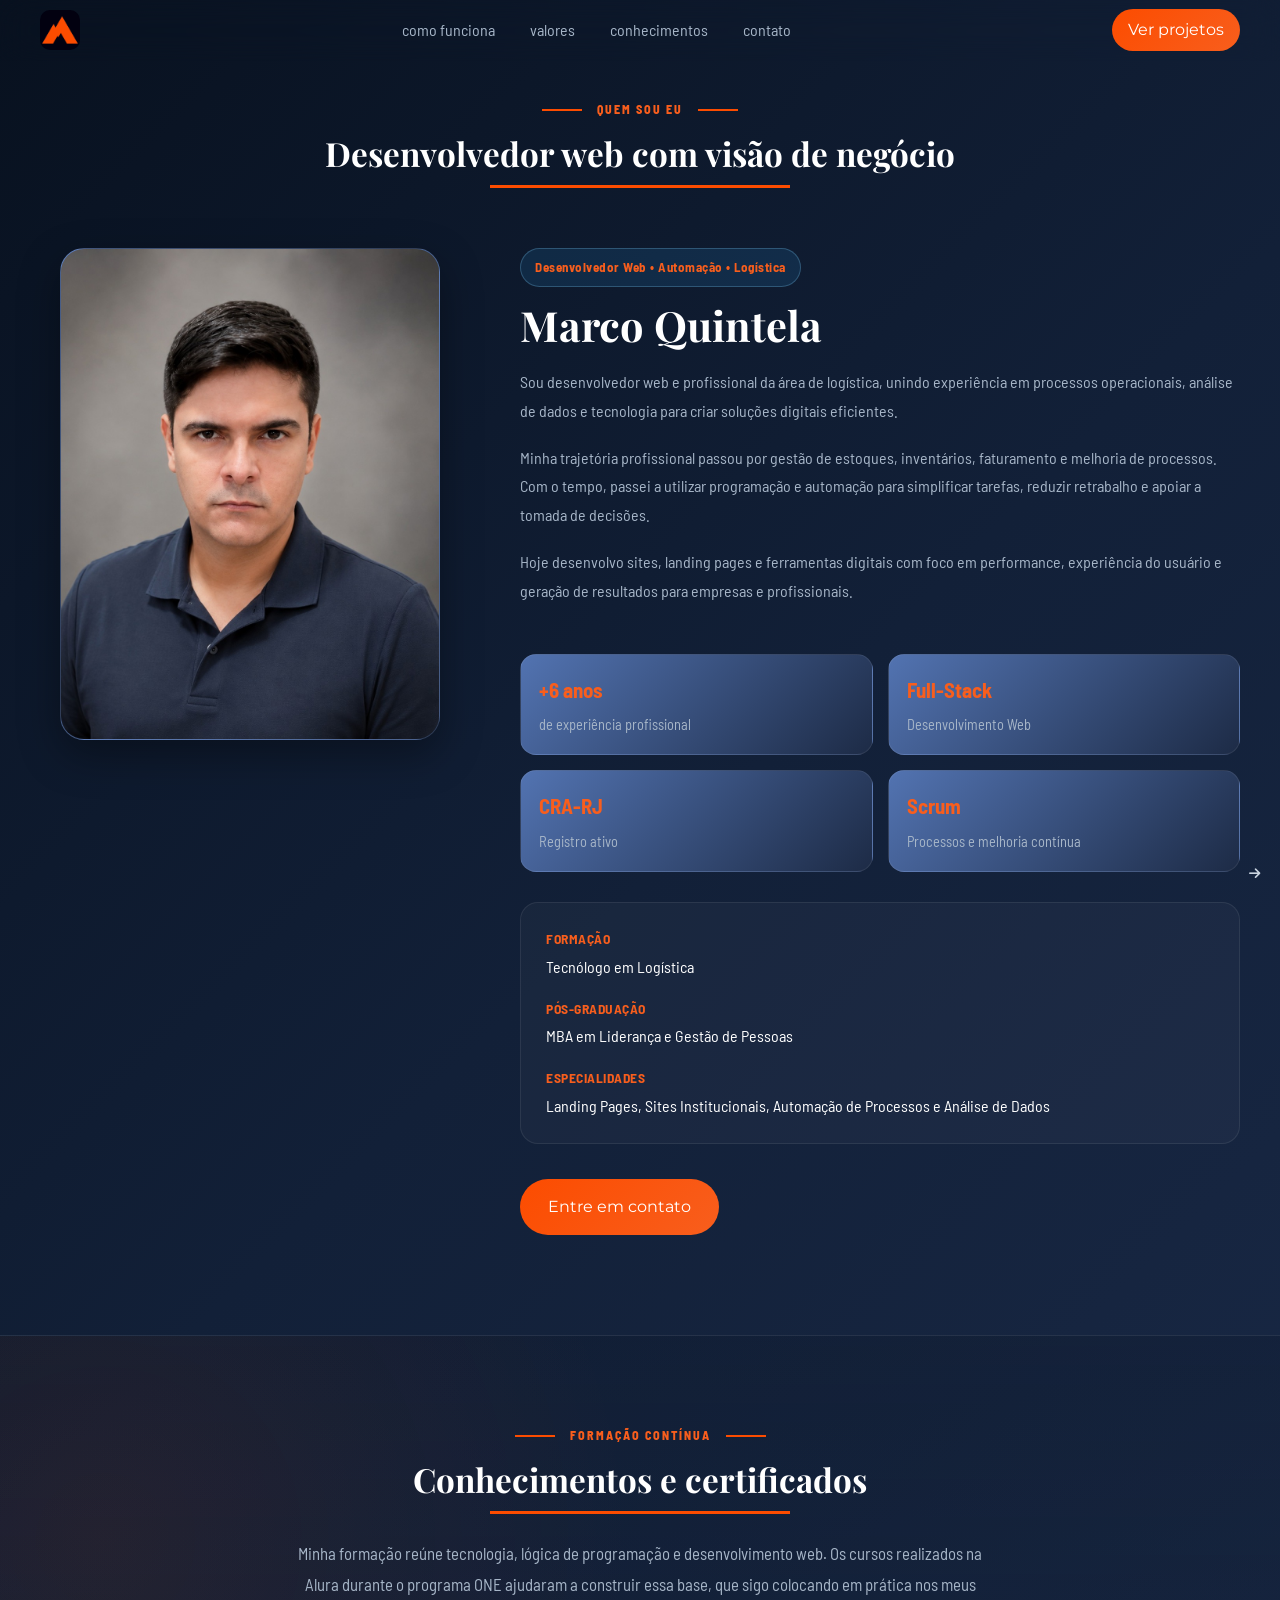
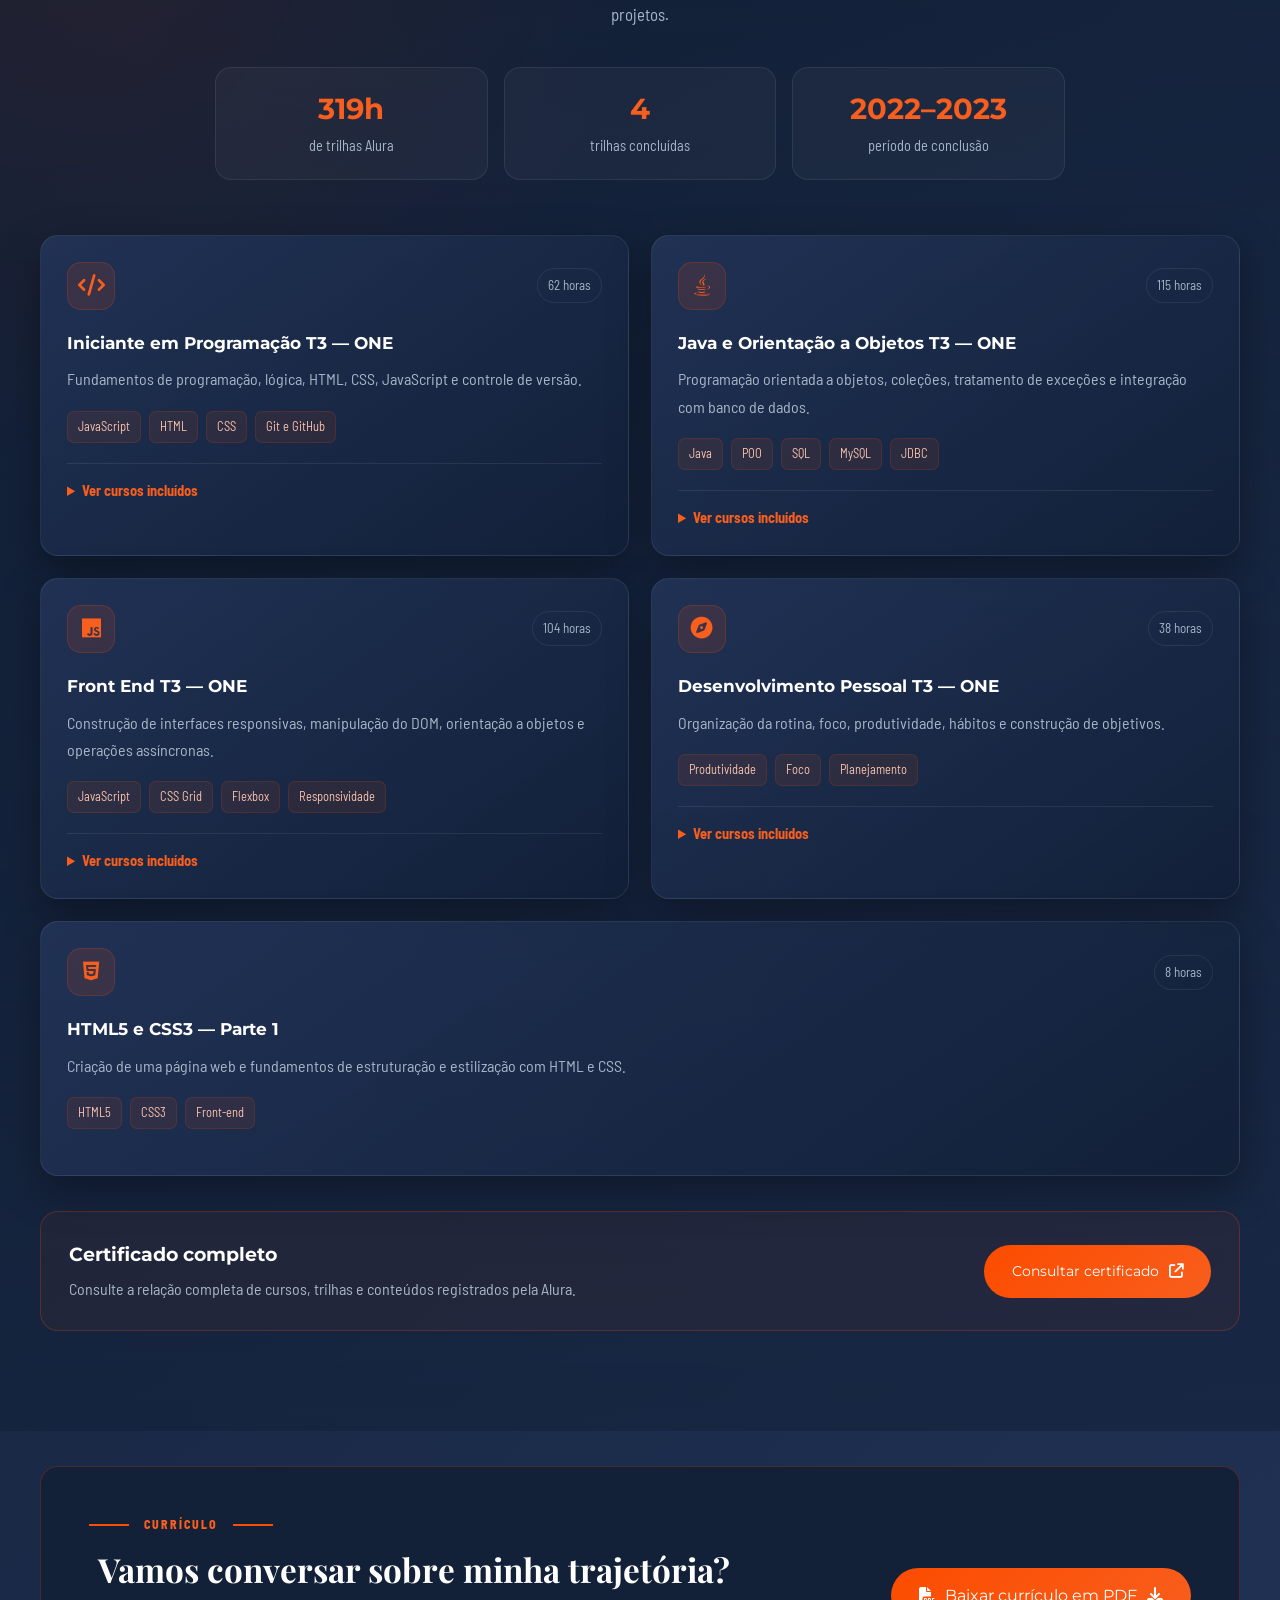
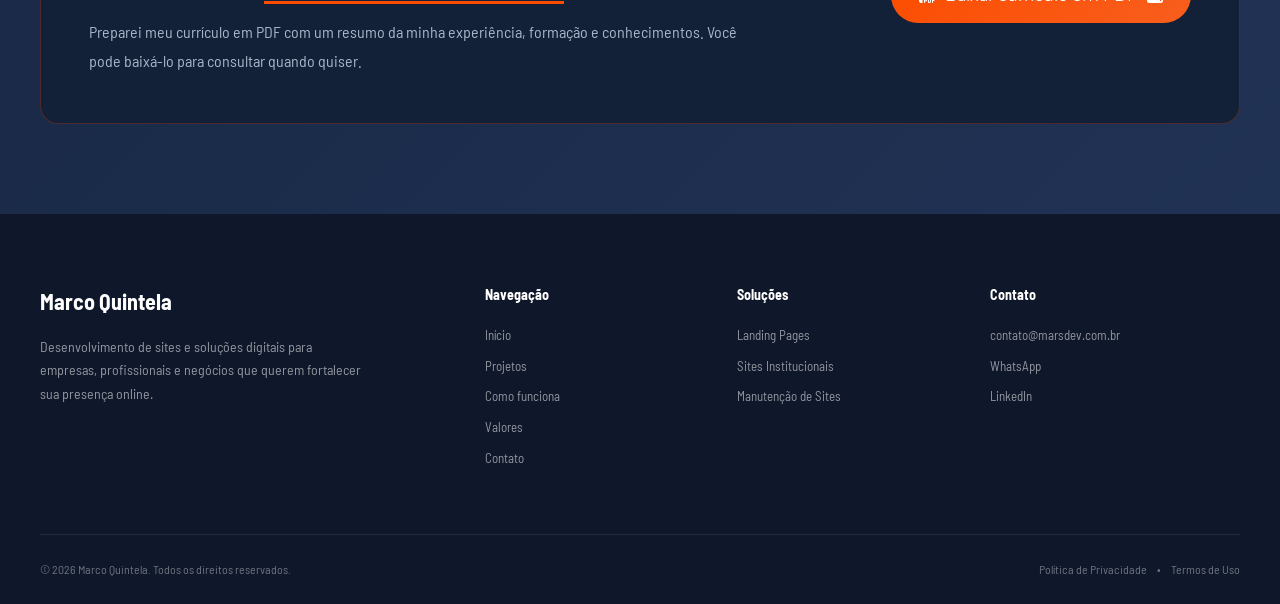
==== commit 50307d59: "implementação da fase 1 para posicionamento SEO" ====
--- a/about.html
+++ b/about.html
@@ -4,11 +4,20 @@
 <head>
     <meta charset="UTF-8">
     <meta name="viewport" content="width=device-width, initial-scale=1">
-    <title>
-        Marco Quintela | Desenvolvimento Web e Automação de Processos
-    </title>
-    <meta name="description"
-        content="Criação de sites, landing pages e automação de processos. Soluções digitais para empresas e profissionais.">
+        <title>Sobre Marco Quintela | Desenvolvedor Web MarsDev</title>
+        <meta name="description" content="Conheça Marco Quintela, desenvolvedor web com experiência em sites, aplicações e automação de processos. Veja sua trajetória, conhecimentos e projetos.">
+    <!-- SEO METADATA START -->
+    <meta name="robots" content="index,follow,max-image-preview:large">
+    <link rel="canonical" href="https://marsdev.com.br/about.html">
+    <meta property="og:type" content="website">
+    <meta property="og:site_name" content="MarsDev">
+    <meta property="og:locale" content="pt_BR">
+    <meta property="og:title" content="Sobre Marco Quintela | Desenvolvedor Web MarsDev">
+    <meta property="og:description" content="Conheça Marco Quintela, desenvolvedor web com experiência em sites, aplicações e automação de processos. Veja sua trajetória, conhecimentos e projetos.">
+    <meta property="og:url" content="https://marsdev.com.br/about.html">
+    <meta property="og:image" content="https://marsdev.com.br/assets/img/hero/hero.png">
+    <!-- SEO METADATA END -->
+
     <link rel="preconnect" href="https://fonts.googleapis.com">
     <link rel="preconnect" href="https://fonts.gstatic.com" crossorigin>
     <link
@@ -16,6 +25,7 @@
         rel="stylesheet">
     <link rel="stylesheet" href="./assets/css/style.css">
     <link rel="stylesheet" href="https://cdnjs.cloudflare.com/ajax/libs/font-awesome/6.5.2/css/all.min.css">
+    <link rel="icon" type="image/png" href="./assets/img/favicon.png">
     <!-- Google tag (gtag.js) -->
     <script async src="https://www.googletagmanager.com/gtag/js?id=AW-10942914304"></script>
     <script>
@@ -39,7 +49,7 @@
         <div class="container header-container">
 
             <a href="./index.html" class="logo">
-                <img src="assets/img/logo.png" alt="Logo">
+                <img src="assets/img/logo.png" alt="MarsDev — desenvolvimento web">
             </a>
 
             <nav class="nav">
@@ -74,9 +84,9 @@
 
             <div class="container">
 
-                <h2 class="section-title">
-                    Tecnologia com visão de negócio
-                </h2>
+                <h1 class="section-title">
+                    Desenvolvedor web com visão de negócio
+                </h1>
 
                 <div class="about-content">
 
@@ -84,7 +94,7 @@
                     <div class="about-photo">
 
                         <div class="about-photo-wrapper">
-                            <img src="assets/img/profile/marco.jpeg" alt="Marco Quintela">
+                            <img src="assets/img/profile/marco.jpeg" alt="Marco Quintela, desenvolvedor web do MarsDev">
                         </div>
 
                     </div>
@@ -181,7 +191,7 @@
 
                         </div>
                         <a href="https://wa.me/5521984741591?text=Olá%20Marco!%20Encontrei%20seu%20portfólio%20e%20gostaria%20de%20conversar%20sobre%20a%20criação%20de%20um%20site%20para%20o%20meu%20negócio.%20Pode%20me%20explicar%20como%20funciona%20o%20processo%20e%20me%20apresentar%20a%20melhor%20solução%20para%20o%20meu%20caso?"
-                             target="_blank" rel="noopener noreferrer">
+                            target="_blank" rel="noopener noreferrer">
                             <div class="btn btn--primary">
                                 <p>Entre em contato</p>
                             </div>
@@ -245,7 +255,8 @@
                             <ul>
                                 <li>JavaScript e HTML: desenvolva um jogo e pratique lógica de programação</li>
                                 <li>JavaScript e HTML: pratique lógica com desenhos, animações e um jogo</li>
-                                <li>HTML5 e CSS3 — posicionamento, listas, navegação, formulários, tabelas e CSS avançado</li>
+                                <li>HTML5 e CSS3 — posicionamento, listas, navegação, formulários, tabelas e CSS
+                                    avançado</li>
                                 <li>Git e GitHub: controle e compartilhe seu código</li>
                             </ul>
                         </details>
@@ -257,7 +268,8 @@
                             <span class="knowledge-hours">115 horas</span>
                         </div>
                         <h3>Java e Orientação a Objetos T3 — ONE</h3>
-                        <p>Programação orientada a objetos, coleções, tratamento de exceções e integração com banco de dados.</p>
+                        <p>Programação orientada a objetos, coleções, tratamento de exceções e integração com banco de
+                            dados.</p>
                         <div class="knowledge-tags">
                             <span>Java</span><span>POO</span><span>SQL</span><span>MySQL</span><span>JDBC</span>
                         </div>
@@ -282,7 +294,8 @@
                             <span class="knowledge-hours">104 horas</span>
                         </div>
                         <h3>Front End T3 — ONE</h3>
-                        <p>Construção de interfaces responsivas, manipulação do DOM, orientação a objetos e operações assíncronas.</p>
+                        <p>Construção de interfaces responsivas, manipulação do DOM, orientação a objetos e operações
+                            assíncronas.</p>
                         <div class="knowledge-tags">
                             <span>JavaScript</span><span>CSS Grid</span><span>Flexbox</span><span>Responsividade</span>
                         </div>
@@ -343,7 +356,9 @@
                         <h3>Certificado completo</h3>
                         <p>Consulte a relação completa de cursos, trilhas e conteúdos registrados pela Alura.</p>
                     </div>
-                    <a class="btn btn--primary" href="https://cursos.alura.com.br/user/quintelamarco94/fullCertificate/c8647d8abda0eb40f2b06cfe4a11af95" target="_blank" rel="noopener noreferrer">
+                    <a class="btn btn--primary"
+                        href="https://cursos.alura.com.br/user/quintelamarco94/fullCertificate/c8647d8abda0eb40f2b06cfe4a11af95"
+                        target="_blank" rel="noopener noreferrer">
                         Consultar certificado <i class="fa-solid fa-arrow-up-right-from-square"></i>
                     </a>
                 </div>
@@ -367,9 +382,8 @@
                             formação e conhecimentos. Você pode baixá-lo para consultar quando quiser.
                         </p>
                     </div>
-                    <a class="btn btn--primary resume-download"
-                       href="./docs/curriculo-marco-quintela.pdf.pdf"
-                       download="Curriculo-Marco-Quintela.pdf">
+                    <a class="btn btn--primary resume-download" href="./docs/curriculo-marco-quintela.pdf.pdf"
+                        download="Curriculo-Marco-Quintela.pdf">
                         <i class="fa-solid fa-file-pdf" aria-hidden="true"></i>
                         Baixar currículo em PDF
                         <i class="fa-solid fa-download" aria-hidden="true"></i>
